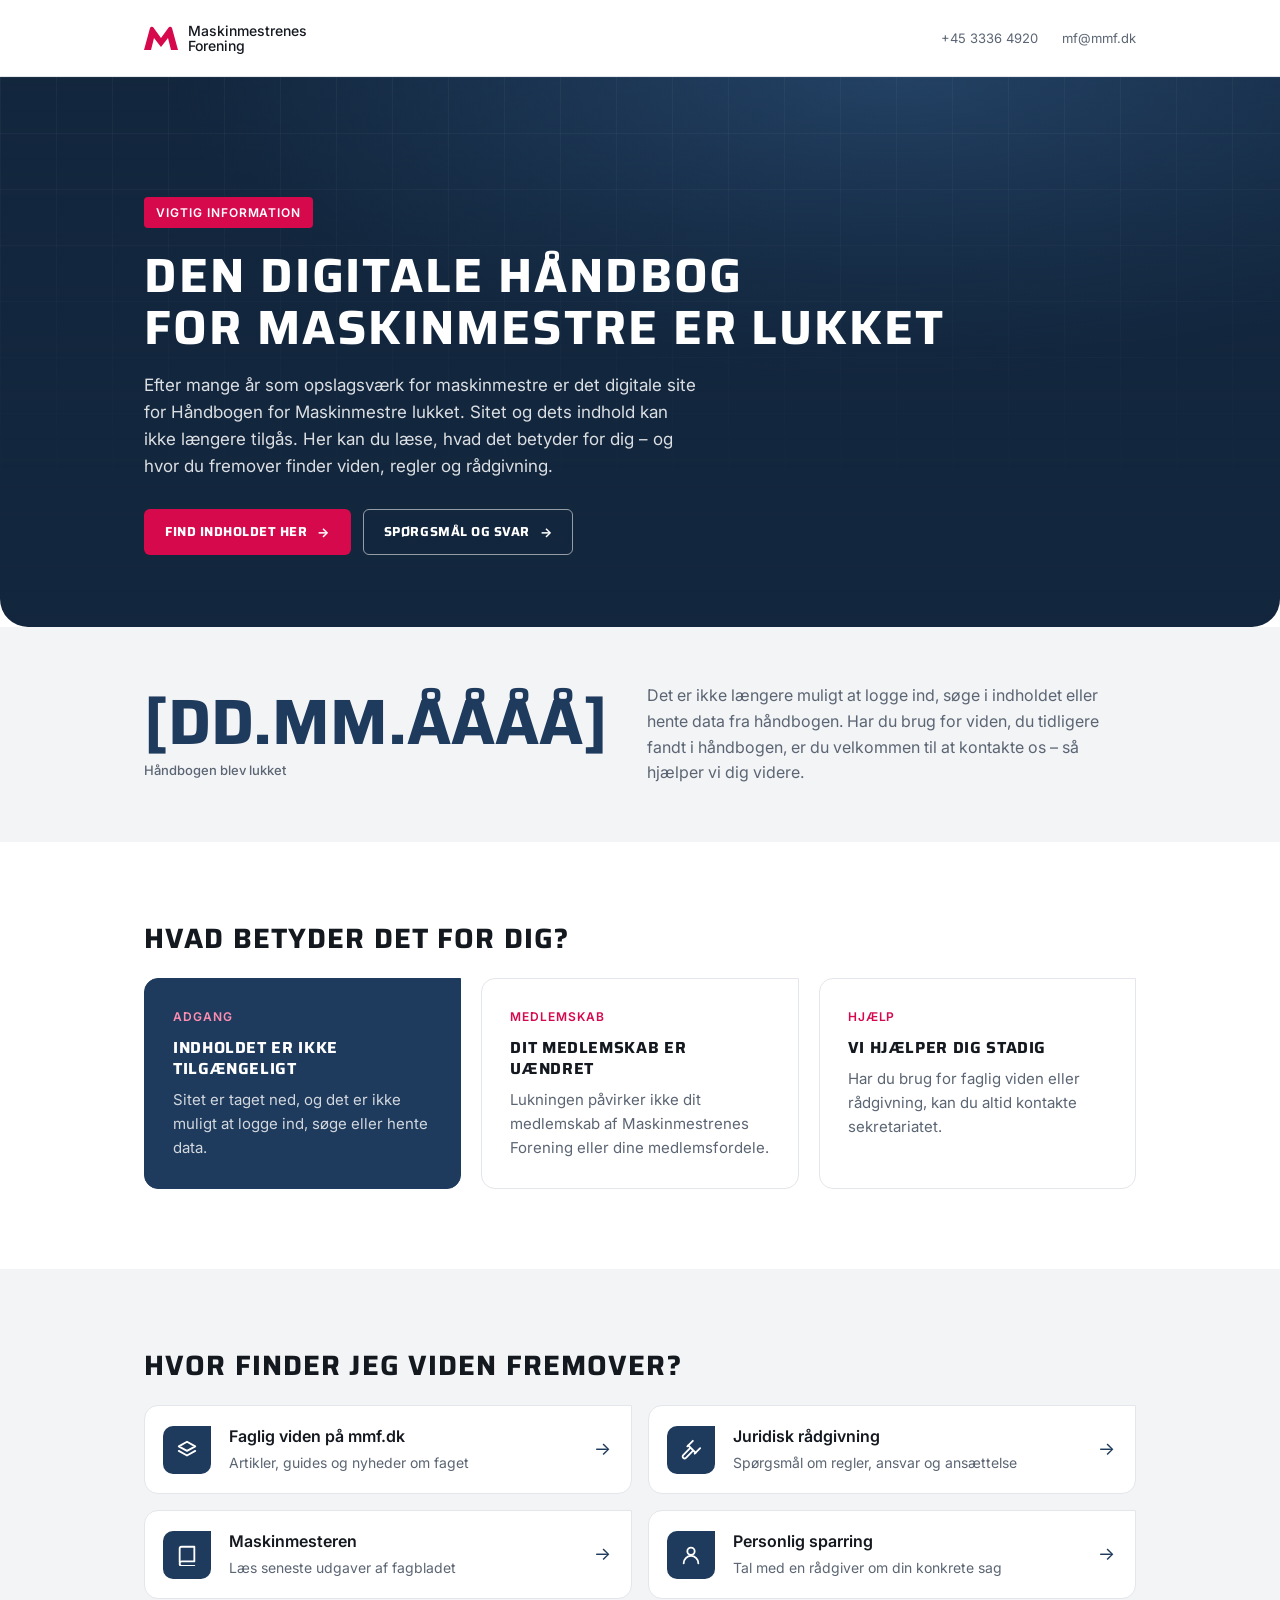
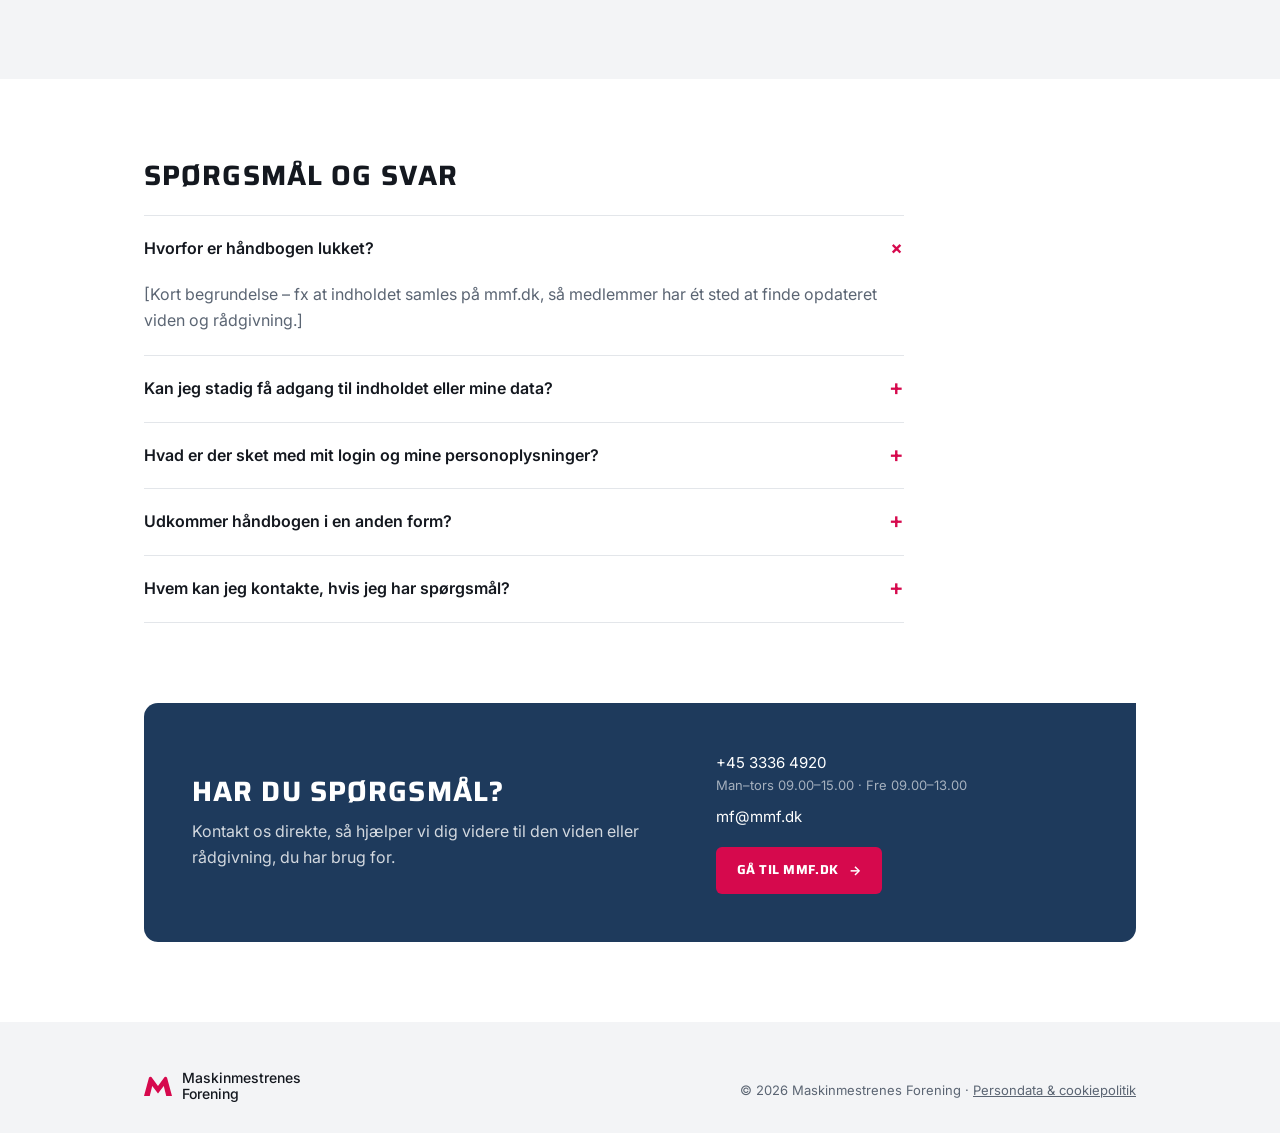
==== haandbog-nedlukning/udvidet.html @ 888861e6 "Add simple 'temporarily closed' version of the Håndbog page Keep the fuller page as udvidet.html.  C" ====
<!doctype html>
<html lang="da">
<head>
<meta charset="utf-8">
<meta name="viewport" content="width=device-width, initial-scale=1">
<title>Håndbogen er lukket | Maskinmestrenes Forening</title>
<meta name="description" content="Den digitale Håndbog for Maskinmestre er lukket. Læs hvad det betyder for dig, og hvor du fremover finder viden og rådgivning.">
<link rel="preconnect" href="https://fonts.googleapis.com">
<link rel="preconnect" href="https://fonts.gstatic.com" crossorigin>
<link href="https://fonts.googleapis.com/css2?family=Saira:wght@600;700&family=Inter:wght@400;500;600&display=swap" rel="stylesheet">
<style>
  :root {
    --red: #d6094d;
    --red-dark: #b0073f;
    --navy: #1e3a5c;
    --navy-dark: #12263d;
    --ink: #14181f;
    --muted: #5b6573;
    --line: #e3e6ea;
    --grey: #f3f4f6;
    --white: #fff;
    --radius: 14px;
    --wrap: 1040px;
  }
  * { box-sizing: border-box; }
  html { -webkit-text-size-adjust: 100%; }
  body {
    margin: 0;
    font: 400 16px/1.6 Inter, system-ui, sans-serif;
    color: var(--ink);
    background: var(--white);
  }
  a { color: inherit; }
  img, svg { display: block; }
  .wrap { max-width: var(--wrap); margin: 0 auto; padding: 0 24px; }

  h1, h2, h3, .btn {
    font-family: Saira, Inter, sans-serif;
    text-transform: uppercase;
    letter-spacing: .04em;
  }
  h1 { font-size: clamp(30px, 4.6vw, 48px); line-height: 1.08; margin: 0 0 18px; }
  h2 { font-size: clamp(22px, 2.6vw, 28px); line-height: 1.15; margin: 0 0 24px; }
  h3 { font-size: 16px; line-height: 1.3; margin: 0 0 8px; }
  p { margin: 0 0 14px; }

  /* Signatur-form: afrundede hjørner på alle undtagen øverst til højre */
  .shape { border-radius: var(--radius) 0 var(--radius) var(--radius); }

  /* Knapper */
  .btn {
    display: inline-flex; align-items: center; gap: 10px;
    padding: 12px 20px;
    font-size: 13px; font-weight: 700;
    text-decoration: none;
    border-radius: 6px;
    border: 1.5px solid transparent;
    transition: background .2s, border-color .2s, color .2s;
  }
  .btn::after { content: "→"; font-family: Inter, sans-serif; }
  .btn--red { background: var(--red); color: var(--white); }
  .btn--red:hover { background: var(--red-dark); }
  .btn--ghost { border-color: rgba(255,255,255,.55); color: var(--white); }
  .btn--ghost:hover { border-color: var(--white); background: rgba(255,255,255,.08); }
  .btn--outline { border-color: var(--red); color: var(--red); }
  .btn--outline:hover { background: var(--red); color: var(--white); }

  /* Header */
  .header { border-bottom: 1px solid var(--line); background: var(--white); }
  .header .wrap { display: flex; align-items: center; justify-content: space-between; height: 76px; }
  .logo { display: flex; align-items: center; gap: 10px; text-decoration: none; }
  .logo span { font-size: 14px; line-height: 1.1; font-weight: 500; }
  .header__contact { display: flex; gap: 24px; font-size: 13px; color: var(--muted); }
  .header__contact a { text-decoration: none; }
  .header__contact a:hover { color: var(--red); }

  /* Hero */
  .hero {
    position: relative;
    color: var(--white);
    background:
      linear-gradient(180deg, rgba(18,38,61,.35) 0%, rgba(18,38,61,.92) 100%),
      radial-gradient(1200px 500px at 70% 0%, #2c5079 0%, transparent 60%),
      var(--navy-dark);
    border-radius: 0 0 28px 28px;
    overflow: hidden;
  }
  /* Diskret teknisk linjemønster i stedet for foto – udskift evt. med billede */
  .hero::before {
    content: ""; position: absolute; inset: 0;
    background-image:
      linear-gradient(rgba(255,255,255,.04) 1px, transparent 1px),
      linear-gradient(90deg, rgba(255,255,255,.04) 1px, transparent 1px);
    background-size: 56px 56px;
    mask-image: linear-gradient(180deg, #000 0%, transparent 85%);
  }
  .hero .wrap { position: relative; padding-top: 120px; padding-bottom: 72px; }
  .hero__tag {
    display: inline-block; margin-bottom: 22px;
    padding: 6px 12px;
    font-size: 12px; font-weight: 600; letter-spacing: .08em; text-transform: uppercase;
    background: var(--red); border-radius: 4px;
  }
  .hero p { max-width: 560px; font-size: 17px; color: rgba(255,255,255,.85); }
  .hero__actions { display: flex; flex-wrap: wrap; gap: 12px; margin-top: 28px; }

  /* Nøgledato */
  .date-strip { background: var(--grey); padding: 56px 0; }
  .date-strip .wrap { display: grid; grid-template-columns: auto 1fr; gap: 40px; align-items: center; }
  .date-big {
    font-family: Saira, sans-serif; font-weight: 700;
    font-size: clamp(40px, 6vw, 64px); line-height: 1; color: var(--navy);
  }
  .date-big small { display: block; margin-top: 8px; font: 500 13px/1.3 Inter, sans-serif; color: var(--muted); text-transform: none; letter-spacing: 0; }
  .date-strip p { margin: 0; max-width: 560px; color: var(--muted); }

  /* Sektioner */
  .section { padding: 80px 0; }

  /* Tidslinje */
  .timeline { display: grid; grid-template-columns: repeat(3, 1fr); gap: 20px; list-style: none; margin: 0; padding: 0; }
  .timeline li { padding: 28px; border: 1px solid var(--line); background: var(--white); }
  .timeline li.is-now { background: var(--navy); color: var(--white); border-color: var(--navy); }
  .timeline__when {
    display: block; margin-bottom: 12px;
    font-size: 12px; font-weight: 600; letter-spacing: .08em; text-transform: uppercase; color: var(--red);
  }
  .timeline li.is-now .timeline__when { color: #ff8fb2; }
  .timeline p { margin: 0; font-size: 15px; color: var(--muted); }
  .timeline li.is-now p { color: rgba(255,255,255,.8); }

  /* Hvor finder jeg indholdet */
  .links { display: grid; grid-template-columns: repeat(2, 1fr); gap: 16px; }
  .link-card {
    display: flex; align-items: center; gap: 18px;
    padding: 18px 20px 18px 18px;
    background: var(--white); border: 1px solid var(--line);
    text-decoration: none;
    transition: border-color .2s, box-shadow .2s, transform .2s;
  }
  .link-card:hover { border-color: var(--navy); box-shadow: 0 8px 24px rgba(18,38,61,.08); transform: translateY(-2px); }
  .link-card__icon {
    flex: none; width: 48px; height: 48px;
    display: grid; place-items: center;
    background: var(--navy); color: var(--white);
    border-radius: 10px 0 10px 10px;
  }
  .link-card__text { flex: 1; }
  .link-card__text strong { display: block; font-weight: 600; }
  .link-card__text span { font-size: 14px; color: var(--muted); }
  .link-card__arrow { color: var(--navy); font-size: 18px; }

  /* FAQ */
  .faq { max-width: 760px; }
  .faq details { border-bottom: 1px solid var(--line); }
  .faq details:first-of-type { border-top: 1px solid var(--line); }
  .faq summary {
    list-style: none; cursor: pointer;
    display: flex; justify-content: space-between; gap: 20px;
    padding: 20px 0; font-weight: 600;
  }
  .faq summary::-webkit-details-marker { display: none; }
  .faq summary::after { content: "+"; font-size: 22px; line-height: 1; color: var(--red); transition: transform .2s; }
  .faq details[open] summary::after { transform: rotate(45deg); }
  .faq details p { color: var(--muted); padding-bottom: 8px; }

  /* Kontakt-boks */
  .contact {
    display: grid; grid-template-columns: 1.3fr 1fr; gap: 40px; align-items: center;
    padding: 48px; background: var(--navy); color: var(--white);
  }
  .contact p { color: rgba(255,255,255,.8); margin: 0; }
  .contact h2 { margin-bottom: 12px; }
  .contact ul { list-style: none; margin: 0; padding: 0; display: grid; gap: 10px; font-size: 15px; }
  .contact ul a { text-decoration: none; }
  .contact ul a:hover { text-decoration: underline; }
  .contact ul small { display: block; color: rgba(255,255,255,.6); font-size: 13px; }

  /* Footer */
  .footer { background: var(--grey); padding: 48px 0 32px; font-size: 13px; color: var(--muted); }
  .footer .wrap { display: flex; flex-wrap: wrap; justify-content: space-between; gap: 24px; align-items: flex-end; }

  @media (max-width: 820px) {
    .header__contact { display: none; }
    .hero .wrap { padding-top: 72px; padding-bottom: 56px; }
    .date-strip .wrap { grid-template-columns: 1fr; gap: 16px; }
    .timeline, .links, .contact { grid-template-columns: 1fr; }
    .contact { padding: 32px 24px; }
    .section { padding: 56px 0; }
  }
  @media (max-width: 480px) {
    .wrap { padding: 0 16px; }
    .hero__actions .btn { width: 100%; justify-content: space-between; }
  }
</style>
</head>
<body>

<header class="header">
  <div class="wrap">
    <a class="logo" href="https://www.mmf.dk" aria-label="Maskinmestrenes Forening – forside">
      <!-- Placeholder-mærke: udskift med det officielle logo (SVG) -->
      <svg width="34" height="24" viewBox="0 0 34 24" aria-hidden="true">
        <path d="M0 24 L6 2 Q7 0 9 1 L17 12 L25 1 Q27 0 28 2 L34 24 H27 L24 12 L17 21 L10 12 L7 24 Z" fill="#d6094d"/>
      </svg>
      <span>Maskinmestrenes<br>Forening</span>
    </a>
    <div class="header__contact">
      <a href="tel:+4533364920">+45 3336 4920</a>
      <a href="mailto:mf@mmf.dk">mf@mmf.dk</a>
    </div>
  </div>
</header>

<main>
  <section class="hero">
    <div class="wrap">
      <span class="hero__tag">Vigtig information</span>
      <h1>Den digitale håndbog<br>for maskinmestre er lukket</h1>
      <p>Efter mange år som opslagsværk for maskinmestre er det digitale site for Håndbogen for Maskinmestre lukket. Sitet og dets indhold kan ikke længere tilgås. Her kan du læse, hvad det betyder for dig – og hvor du fremover finder viden, regler og rådgivning.</p>
      <div class="hero__actions">
        <a class="btn btn--red" href="#hvor-finder-jeg">Find indholdet her</a>
        <a class="btn btn--ghost" href="#faq">Spørgsmål og svar</a>
      </div>
    </div>
  </section>

  <section class="date-strip">
    <div class="wrap">
      <div class="date-big">[DD.MM.ÅÅÅÅ]<small>Håndbogen blev lukket</small></div>
      <p>Det er ikke længere muligt at logge ind, søge i indholdet eller hente data fra håndbogen. Har du brug for viden, du tidligere fandt i håndbogen, er du velkommen til at kontakte os – så hjælper vi dig videre.</p>
    </div>
  </section>

  <section class="section">
    <div class="wrap">
      <h2>Hvad betyder det for dig?</h2>
      <ul class="timeline">
        <li class="shape is-now">
          <span class="timeline__when">Adgang</span>
          <h3>Indholdet er ikke tilgængeligt</h3>
          <p>Sitet er taget ned, og det er ikke muligt at logge ind, søge eller hente data.</p>
        </li>
        <li class="shape">
          <span class="timeline__when">Medlemskab</span>
          <h3>Dit medlemskab er uændret</h3>
          <p>Lukningen påvirker ikke dit medlemskab af Maskinmestrenes Forening eller dine medlemsfordele.</p>
        </li>
        <li class="shape">
          <span class="timeline__when">Hjælp</span>
          <h3>Vi hjælper dig stadig</h3>
          <p>Har du brug for faglig viden eller rådgivning, kan du altid kontakte sekretariatet.</p>
        </li>
      </ul>
    </div>
  </section>

  <section class="section" id="hvor-finder-jeg" style="background: var(--grey);">
    <div class="wrap">
      <h2>Hvor finder jeg viden fremover?</h2>
      <div class="links">
        <a class="link-card shape" href="https://www.mmf.dk">
          <span class="link-card__icon" aria-hidden="true">
            <svg width="22" height="22" viewBox="0 0 24 24" fill="none" stroke="currentColor" stroke-width="2" stroke-linecap="round" stroke-linejoin="round"><path d="M12 3 3 8l9 5 9-5-9-5Z"/><path d="m3 13 9 5 9-5"/></svg>
          </span>
          <span class="link-card__text"><strong>Faglig viden på mmf.dk</strong><span>Artikler, guides og nyheder om faget</span></span>
          <span class="link-card__arrow" aria-hidden="true">→</span>
        </a>
        <a class="link-card shape" href="https://www.mmf.dk">
          <span class="link-card__icon" aria-hidden="true">
            <svg width="22" height="22" viewBox="0 0 24 24" fill="none" stroke="currentColor" stroke-width="2" stroke-linecap="round" stroke-linejoin="round"><path d="m14 13-7.5 7.5a2.1 2.1 0 0 1-3-3L11 10"/><path d="m16 16 6-6"/><path d="m8 8 6-6"/><path d="m9 7 8 8"/></svg>
          </span>
          <span class="link-card__text"><strong>Juridisk rådgivning</strong><span>Spørgsmål om regler, ansvar og ansættelse</span></span>
          <span class="link-card__arrow" aria-hidden="true">→</span>
        </a>
        <a class="link-card shape" href="https://www.mmf.dk">
          <span class="link-card__icon" aria-hidden="true">
            <svg width="22" height="22" viewBox="0 0 24 24" fill="none" stroke="currentColor" stroke-width="2" stroke-linecap="round" stroke-linejoin="round"><path d="M4 19.5V5a2 2 0 0 1 2-2h14v16H6.5a2.5 2.5 0 0 0 0 5H20"/></svg>
          </span>
          <span class="link-card__text"><strong>Maskinmesteren</strong><span>Læs seneste udgaver af fagbladet</span></span>
          <span class="link-card__arrow" aria-hidden="true">→</span>
        </a>
        <a class="link-card shape" href="https://www.mmf.dk">
          <span class="link-card__icon" aria-hidden="true">
            <svg width="22" height="22" viewBox="0 0 24 24" fill="none" stroke="currentColor" stroke-width="2" stroke-linecap="round" stroke-linejoin="round"><circle cx="12" cy="8" r="4"/><path d="M4 21a8 8 0 0 1 16 0"/></svg>
          </span>
          <span class="link-card__text"><strong>Personlig sparring</strong><span>Tal med en rådgiver om din konkrete sag</span></span>
          <span class="link-card__arrow" aria-hidden="true">→</span>
        </a>
      </div>
    </div>
  </section>

  <section class="section" id="faq">
    <div class="wrap">
      <h2>Spørgsmål og svar</h2>
      <div class="faq">
        <details open>
          <summary>Hvorfor er håndbogen lukket?</summary>
          <p>[Kort begrundelse – fx at indholdet samles på mmf.dk, så medlemmer har ét sted at finde opdateret viden og rådgivning.]</p>
        </details>
        <details>
          <summary>Kan jeg stadig få adgang til indholdet eller mine data?</summary>
          <p>Nej. Sitet er lukket, og hverken indhold eller data kan tilgås eller hentes. Har du brug for viden fra et bestemt område, kan du kontakte sekretariatet, som hjælper dig videre.</p>
        </details>
        <details>
          <summary>Hvad er der sket med mit login og mine personoplysninger?</summary>
          <p>Dit login til håndbogen er deaktiveret. Personoplysninger knyttet til sitet håndteres i overensstemmelse med foreningens privatlivspolitik. Dit medlemskab af Maskinmestrenes Forening påvirkes ikke.</p>
        </details>
        <details>
          <summary>Udkommer håndbogen i en anden form?</summary>
          <p>[Uddyb om der findes en trykt udgave, PDF eller lignende – eller slet spørgsmålet.]</p>
        </details>
        <details>
          <summary>Hvem kan jeg kontakte, hvis jeg har spørgsmål?</summary>
          <p>Du er altid velkommen til at kontakte sekretariatet på telefon eller mail – se kontaktoplysningerne nedenfor.</p>
        </details>
      </div>
    </div>
  </section>

  <section class="section" style="padding-top: 0;">
    <div class="wrap">
      <div class="contact shape">
        <div>
          <h2>Har du spørgsmål?</h2>
          <p>Kontakt os direkte, så hjælper vi dig videre til den viden eller rådgivning, du har brug for.</p>
        </div>
        <ul>
          <li><a href="tel:+4533364920">+45 3336 4920</a><small>Man–tors 09.00–15.00 · Fre 09.00–13.00</small></li>
          <li><a href="mailto:mf@mmf.dk">mf@mmf.dk</a></li>
          <li style="margin-top: 8px;"><a class="btn btn--red" href="https://www.mmf.dk">Gå til mmf.dk</a></li>
        </ul>
      </div>
    </div>
  </section>
</main>

<footer class="footer">
  <div class="wrap">
    <a class="logo" href="https://www.mmf.dk">
      <svg width="28" height="20" viewBox="0 0 34 24" aria-hidden="true">
        <path d="M0 24 L6 2 Q7 0 9 1 L17 12 L25 1 Q27 0 28 2 L34 24 H27 L24 12 L17 21 L10 12 L7 24 Z" fill="#d6094d"/>
      </svg>
      <span style="color: var(--ink);">Maskinmestrenes<br>Forening</span>
    </a>
    <div>© 2026 Maskinmestrenes Forening · <a href="https://www.mmf.dk">Persondata &amp; cookiepolitik</a></div>
  </div>
</footer>

</body>
</html>
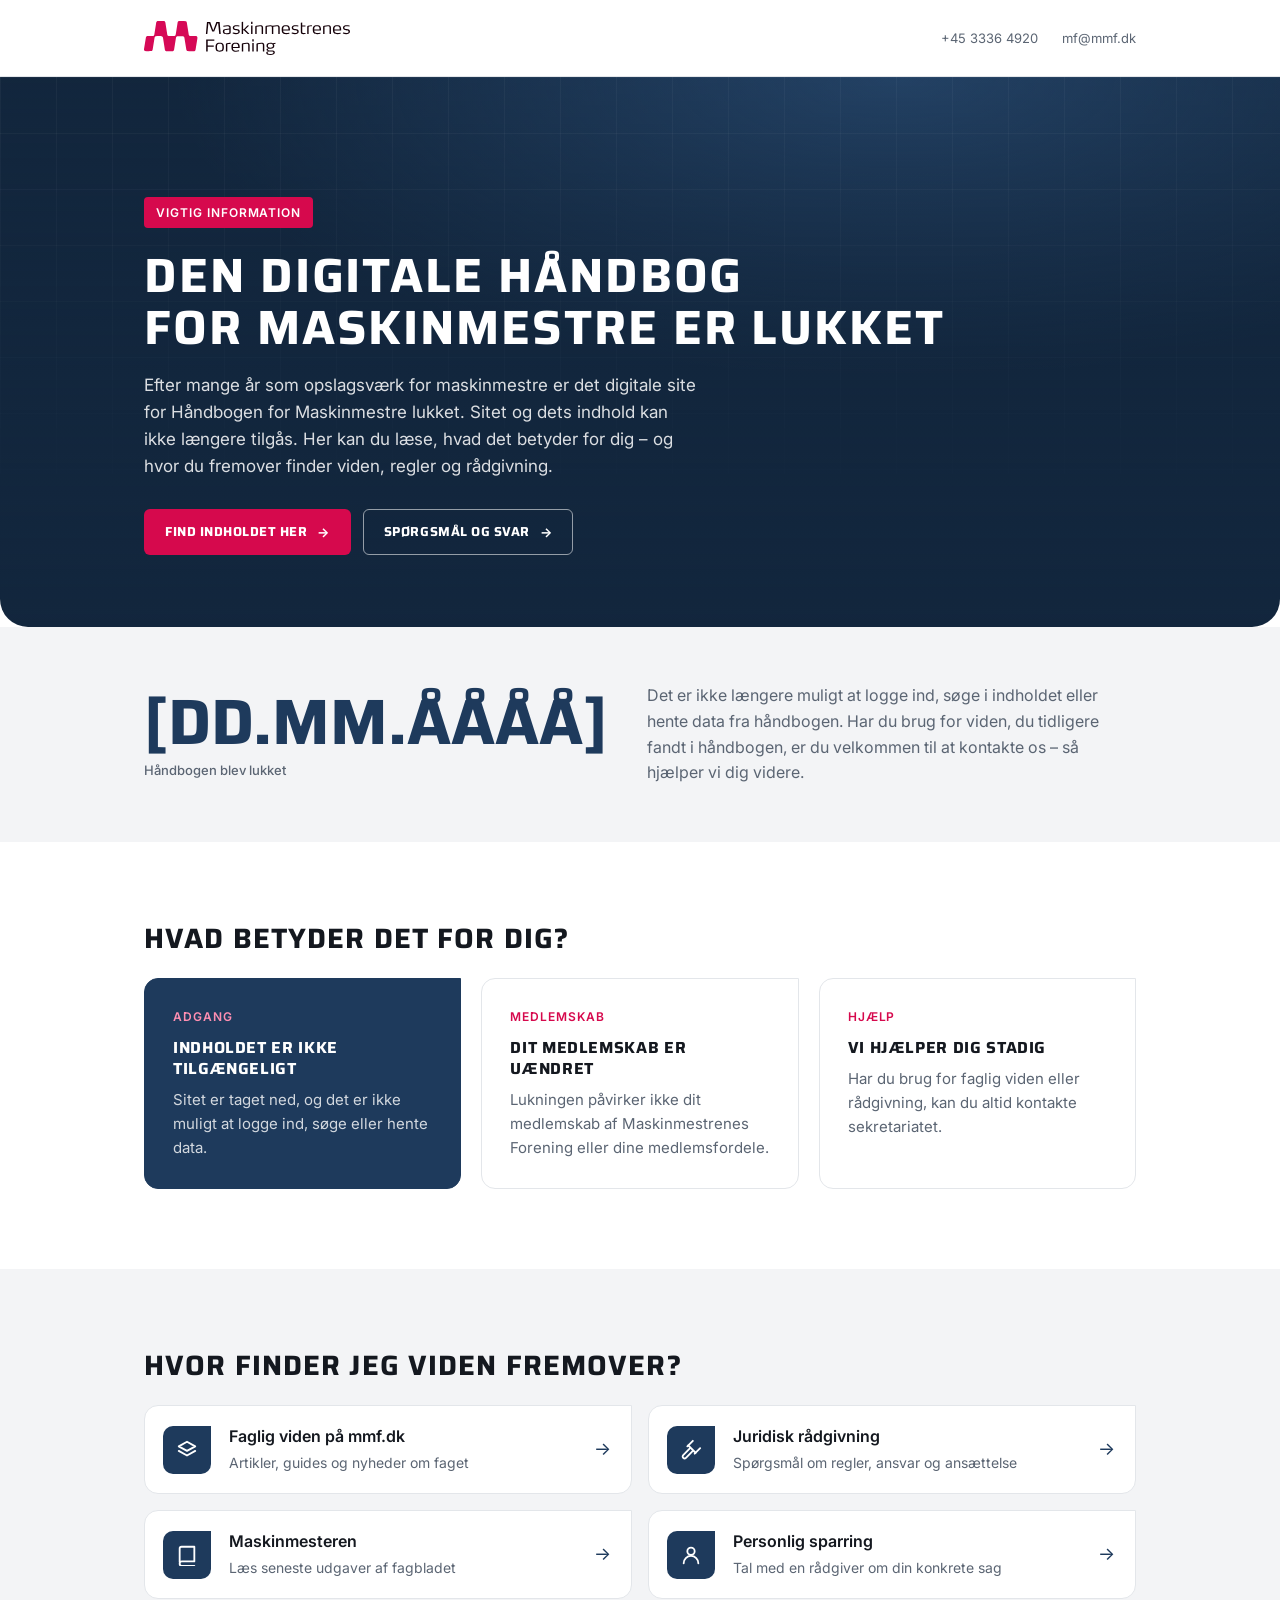
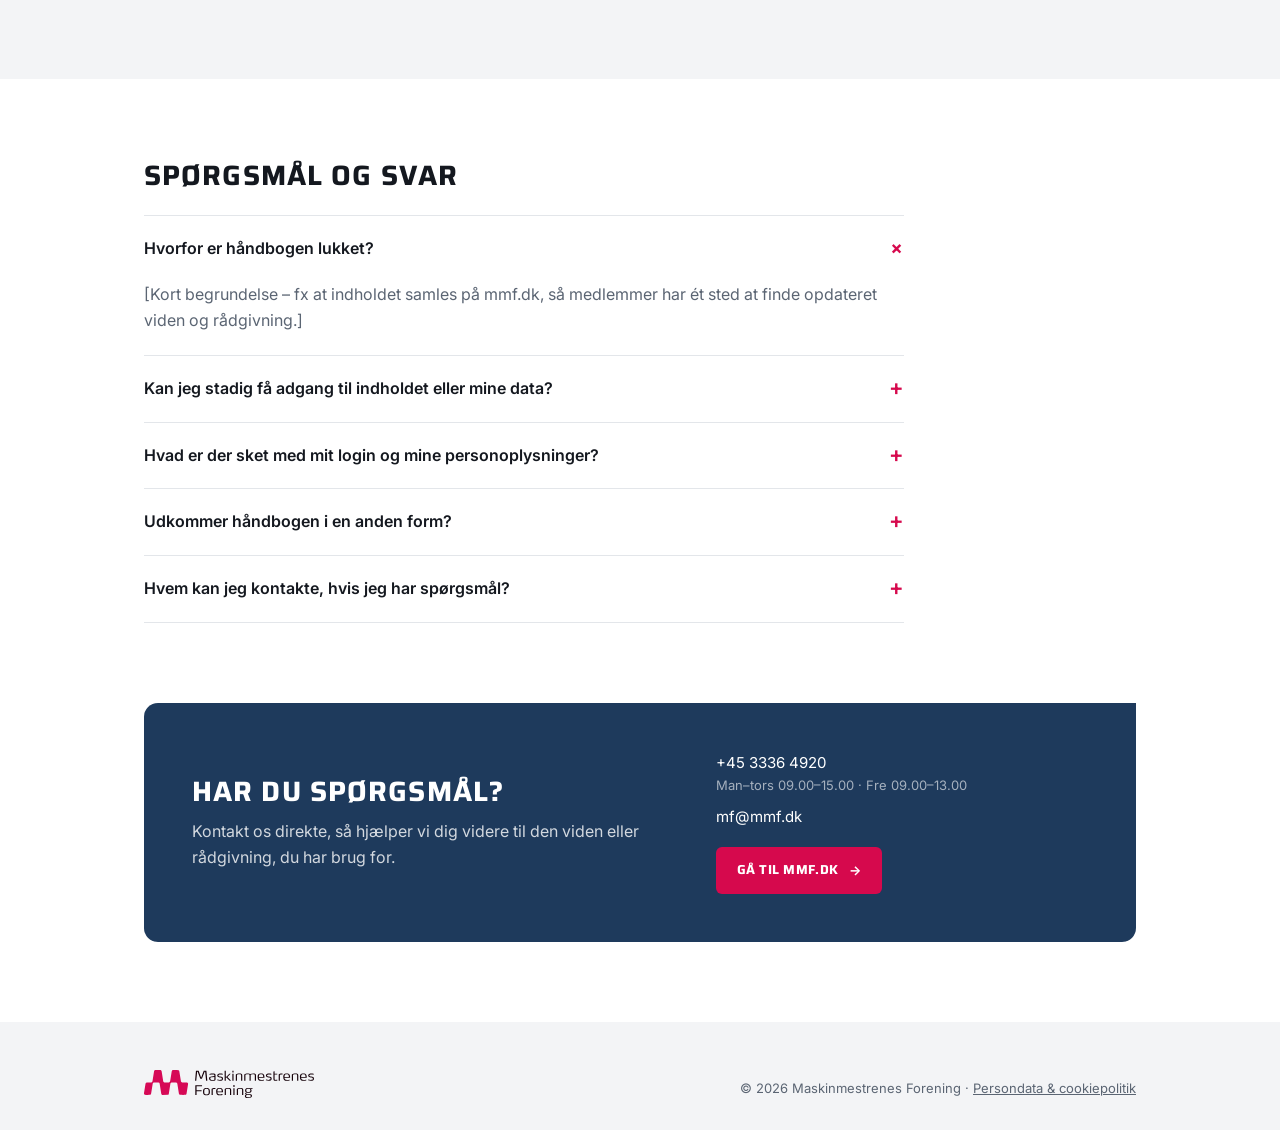
==== commit acfba310: "Use the official MMF logo in header and footer Co-Authored-By: Claude Opus 5.5 <noreply@anthropic.co" ====
--- a/haandbog-nedlukning/udvidet.html
+++ b/haandbog-nedlukning/udvidet.html
@@ -69,7 +69,7 @@
   .header { border-bottom: 1px solid var(--line); background: var(--white); }
   .header .wrap { display: flex; align-items: center; justify-content: space-between; height: 76px; }
   .logo { display: flex; align-items: center; gap: 10px; text-decoration: none; }
-  .logo span { font-size: 14px; line-height: 1.1; font-weight: 500; }
+  .logo img { height: auto; max-width: 100%; }
   .header__contact { display: flex; gap: 24px; font-size: 13px; color: var(--muted); }
   .header__contact a { text-decoration: none; }
   .header__contact a:hover { color: var(--red); }
@@ -199,11 +199,7 @@
 <header class="header">
   <div class="wrap">
     <a class="logo" href="https://www.mmf.dk" aria-label="Maskinmestrenes Forening – forside">
-      <!-- Placeholder-mærke: udskift med det officielle logo (SVG) -->
-      <svg width="34" height="24" viewBox="0 0 34 24" aria-hidden="true">
-        <path d="M0 24 L6 2 Q7 0 9 1 L17 12 L25 1 Q27 0 28 2 L34 24 H27 L24 12 L17 21 L10 12 L7 24 Z" fill="#d6094d"/>
-      </svg>
-      <span>Maskinmestrenes<br>Forening</span>
+      <img src="mmf-logo.svg" alt="Maskinmestrenes Forening" width="206" height="34">
     </a>
     <div class="header__contact">
       <a href="tel:+4533364920">+45 3336 4920</a>
@@ -339,10 +335,7 @@
 <footer class="footer">
   <div class="wrap">
     <a class="logo" href="https://www.mmf.dk">
-      <svg width="28" height="20" viewBox="0 0 34 24" aria-hidden="true">
-        <path d="M0 24 L6 2 Q7 0 9 1 L17 12 L25 1 Q27 0 28 2 L34 24 H27 L24 12 L17 21 L10 12 L7 24 Z" fill="#d6094d"/>
-      </svg>
-      <span style="color: var(--ink);">Maskinmestrenes<br>Forening</span>
+      <img src="mmf-logo.svg" alt="Maskinmestrenes Forening" width="170" height="28">
     </a>
     <div>© 2026 Maskinmestrenes Forening · <a href="https://www.mmf.dk">Persondata &amp; cookiepolitik</a></div>
   </div>
